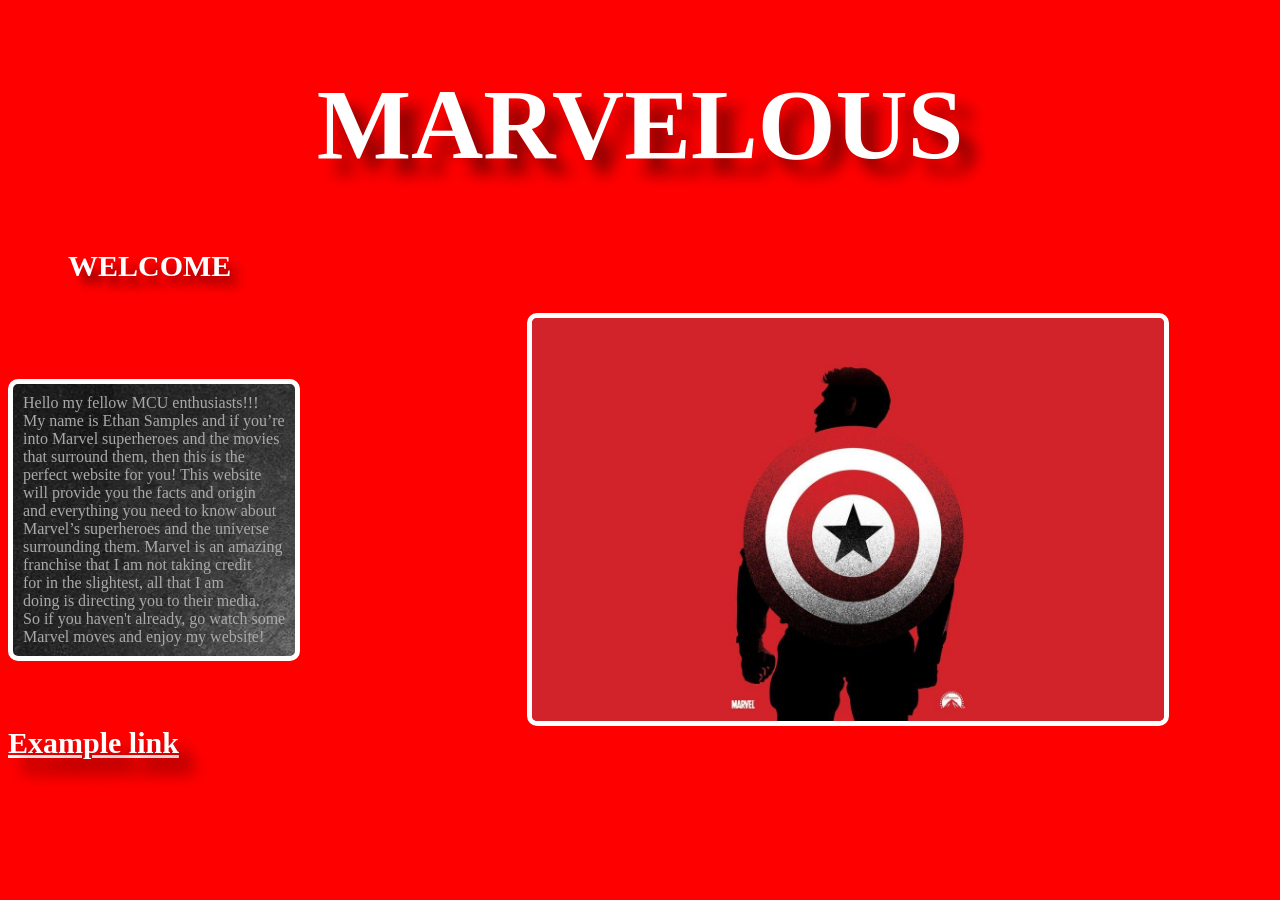
==== Homepage.html @ 3a94084d "Add files via upload" ====
<!DOCTYPE html>
<html lang = "en">
<head>
    <link rel="stylesheet" type="text/css" href="Homepage-style.css">
    <title>Marvelous</title>
    <style>
        body {
            background-color: red;
        }
    </style>
</head> 
<body>
<h1>MARVELOUS</h1>

<h3>WELCOME</h3>

<div class="container">
  <p class="left-text">Hello my fellow MCU enthusiasts!!! <br>
    My name is Ethan Samples and if you’re<br>
     into Marvel superheroes and the movies<br>
     that surround them, then this is the<br>
     perfect website for you! This website<br>
     will provide you the facts and origin<br>
     and everything you need to know about<br>
     Marvel’s superheroes and the universe<br>
     surrounding them. Marvel is an amazing<br>
     franchise that I am not taking credit<br>
     for in the slightest, all that I am<br>
     doing is directing you to their media.<br>
     So if you haven't already, go watch some<br>
     Marvel moves and enjoy my website!</p>
  <img src="cap.jpg" alt="a picture of captian amarica" width="100px" hight="100px" class="center">
</div>

<a href="https://www.marvel.com/" target="_blank">Example link</a>
</body>
</html>
---- Homepage-style.css ----
h1 {
    color: white;
    background-color: red;
    text-align: center;
    font-size: 100px;
    font-weight: bold;
    text-shadow: 15px 15px 15px rgba(3, 3, 3, 0.5)
}
.center {
    display: block;
    margin: auto;
    width: 50%;
    text-align: center;
    border: 5px solid white;
    border-radius: 10px;
}
h3 {
    color: white;
    font-weight: bold;
    padding-left: 60px;
    font-size: 30px;
    text-shadow: 10px 10px 10px rgba(3, 3, 3, 0.5)
}
div p {
    color: darkgray;
    background-image: url(background-image-01.jpg);
    display: inline-block;
    padding: 10px;
    border: 5px solid white;
    border-radius: 10px;
}
p:hover {
    font-size: 17px;
    color: gold;
    transition: color 0.3s ease-in-out;
}
.container {
    display: flex;
    align-items: center;
    justify-content: center;
    gap: 20px;
    width: 100%;
}
.left-text {
    margin-right: auto;
    text-align: left;
}
a {
    color: white;
    text-align: center;
    font-size: 30px;
    font-weight: bold;
    text-shadow: 15px 15px 15px rgba(3, 3, 3, 0.5)
}
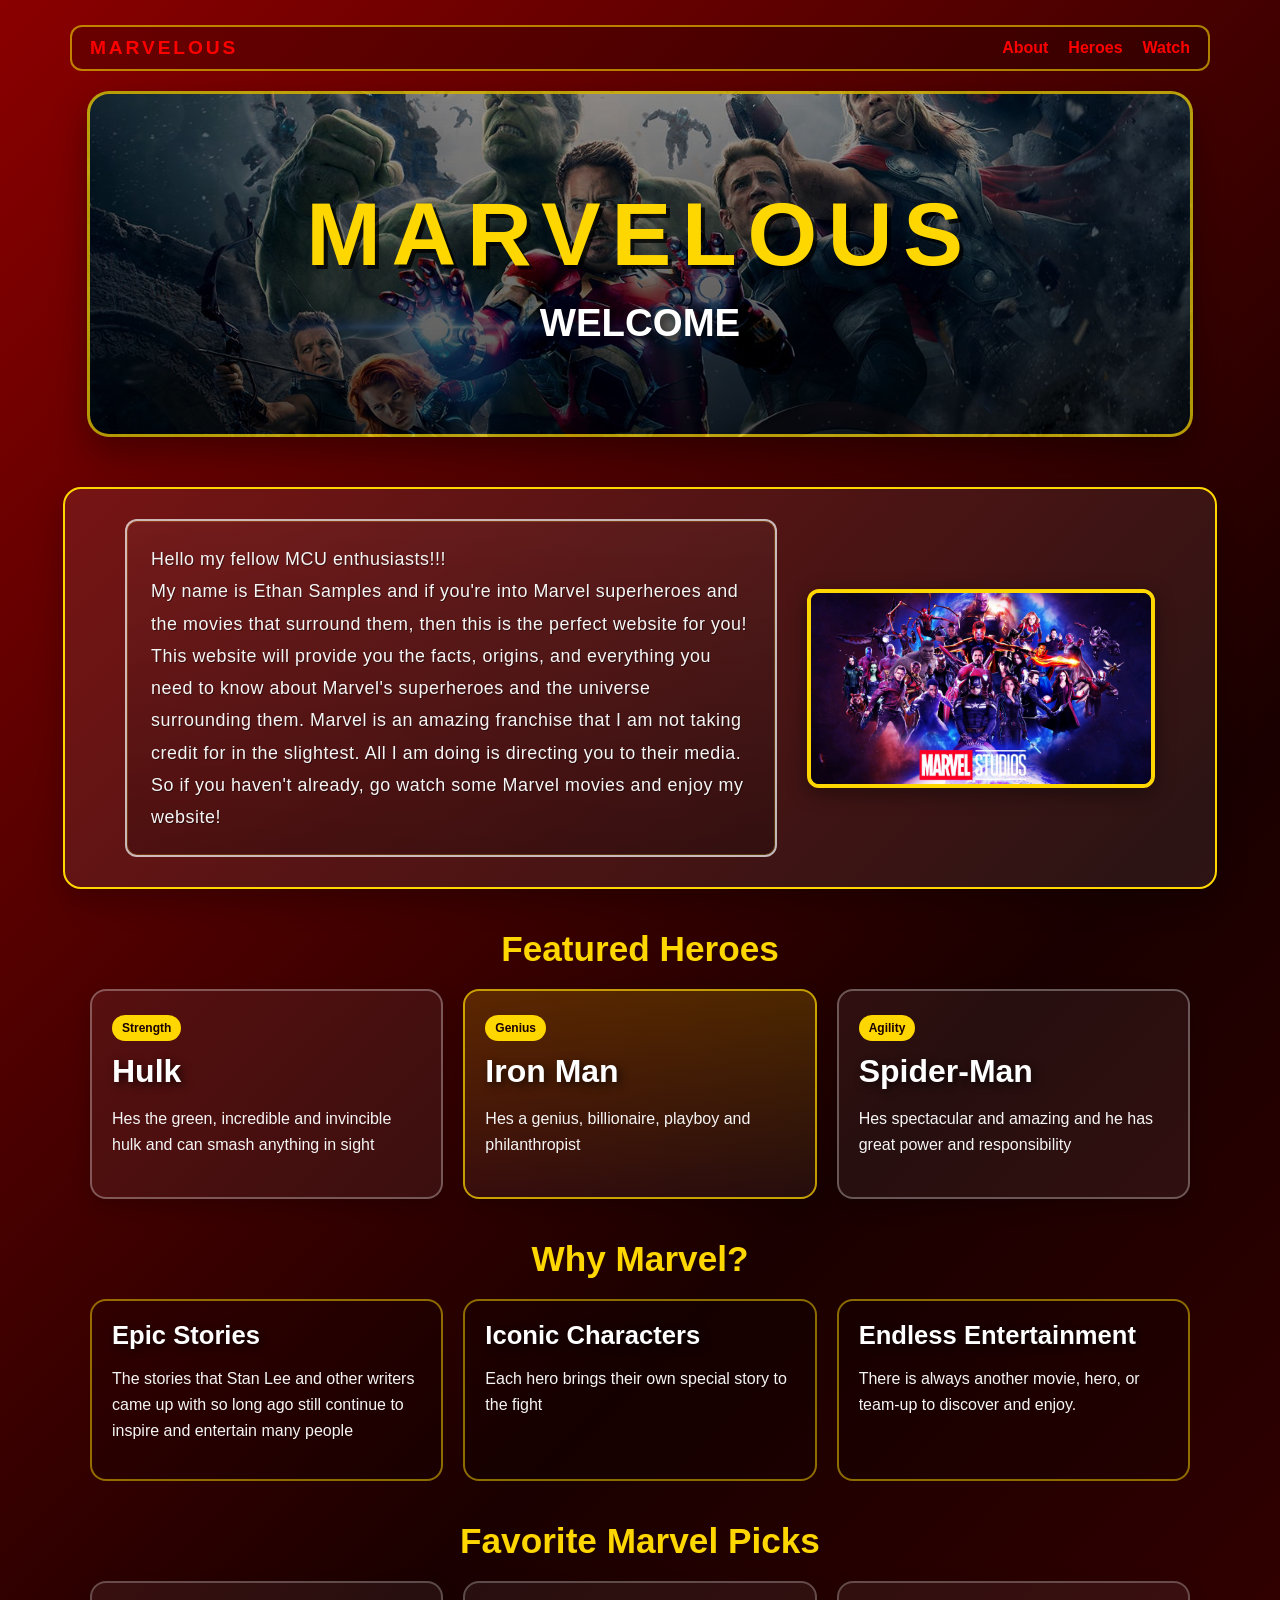
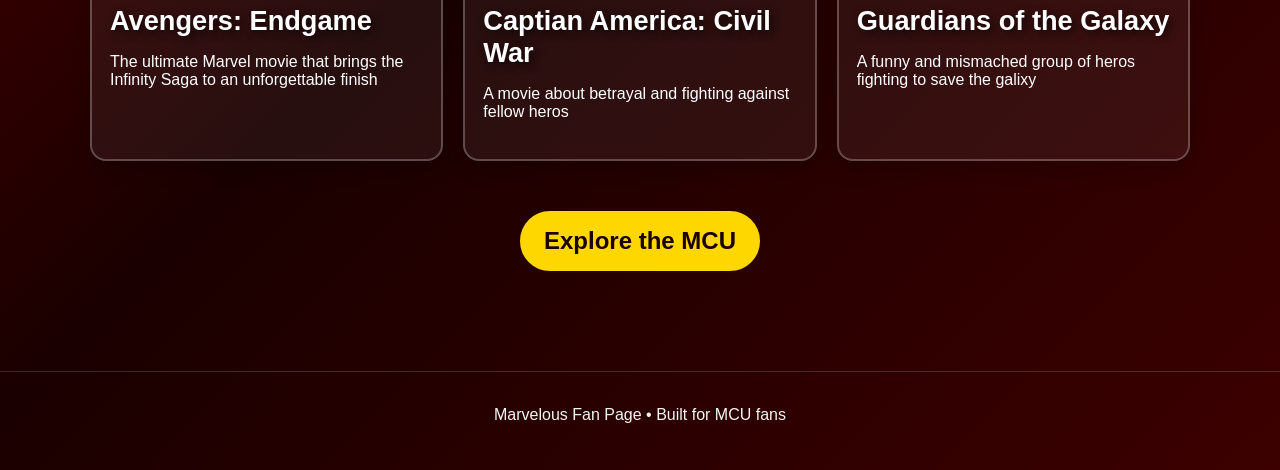
==== commit 3b16d30c: "my homepage" ====
--- a/Homepage.html
+++ b/Homepage.html
@@ -1,37 +1,109 @@
 <!DOCTYPE html>
-<html lang = "en">
+<html lang="en">
 <head>
+    <meta charset="UTF-8">
+    <meta name="viewport" content="width=device-width, initial-scale=1.0">
     <link rel="stylesheet" type="text/css" href="Homepage-style.css">
     <title>Marvelous</title>
-    <style>
-        body {
-            background-color: red;
-        }
-    </style>
-</head> 
+</head>
 <body>
-<h1>MARVELOUS</h1>
+    <header class="hero">
+        <nav class="topbar">
+            <span class="brand">MARVELOUS</span>
+            <div class="nav-links">
+                <a href="#about">About</a>
+                <a href="#heroes">Heroes</a>
+                <a href="#watch">Watch</a>
+            </div>
+        </nav>
 
-<h3>WELCOME</h3>
+        <div class="hero-banner">
+            <div class="hero-overlay">
+                <h1>MARVELOUS</h1>
+                <h3>WELCOME</h3>
+            </div>
+        </div>
+    </header>
 
-<div class="container">
-  <p class="left-text">Hello my fellow MCU enthusiasts!!! <br>
-    My name is Ethan Samples and if you’re<br>
-     into Marvel superheroes and the movies<br>
-     that surround them, then this is the<br>
-     perfect website for you! This website<br>
-     will provide you the facts and origin<br>
-     and everything you need to know about<br>
-     Marvel’s superheroes and the universe<br>
-     surrounding them. Marvel is an amazing<br>
-     franchise that I am not taking credit<br>
-     for in the slightest, all that I am<br>
-     doing is directing you to their media.<br>
-     So if you haven't already, go watch some<br>
-     Marvel moves and enjoy my website!</p>
-  <img src="cap.jpg" alt="a picture of captian amarica" width="100px" hight="100px" class="center">
-</div>
+    <main>
+        <section class="container" id="about">
+            <p class="left-text">
+                Hello my fellow MCU enthusiasts!!!<br>
+                My name is Ethan Samples and if you're into Marvel superheroes and the movies
+                that surround them, then this is the perfect website for you! This website
+                will provide you the facts, origins, and everything you need to know about
+                Marvel's superheroes and the universe surrounding them. Marvel is an amazing
+                franchise that I am not taking credit for in the slightest. All I am doing is
+                directing you to their media. So if you haven't already, go watch some Marvel
+                movies and enjoy my website!
+            </p>
+            <img src="avengers.jpg" alt="A picture of the avengers" class="center">
+        </section>
 
-<a href="https://www.marvel.com/" target="_blank">Example link</a>
+        <section class="feature-section" id="heroes">
+            <h2>Featured Heroes</h2>
+            <div class="card-grid">
+                <article class="hero-card">
+                    <span class="card-tag">Strength</span>
+                    <h3>Hulk</h3>
+                    <p>Hes the green, incredible and invincible hulk and can smash anything in sight </p>
+                </article>
+                <article class="hero-card accent">
+                    <span class="card-tag">Genius</span>
+                    <h3>Iron Man</h3>
+                    <p>Hes a genius, billionaire, playboy and philanthropist</p>
+                </article>
+                <article class="hero-card">
+                    <span class="card-tag">Agility</span>
+                    <h3>Spider-Man</h3>
+                    <p>Hes spectacular and amazing and he has great power and responsibility</p>
+                </article>
+            </div>
+        </section>
+
+        <section class="watch-section" id="watch">
+            <h2>Why Marvel?</h2>
+            <div class="info-boxes">
+                <div>
+                    <h3>Epic Stories</h3>
+                    <p>The stories that Stan Lee and other writers came up with so long ago still continue to inspire and entertain many people</p>
+                </div>
+                <div>
+                    <h3>Iconic Characters</h3>
+                    <p>Each hero brings their own special story to the fight</p>
+                </div>
+                <div>
+                    <h3>Endless Entertainment</h3>
+                    <p>There is always another movie, hero, or team-up to discover and enjoy.</p>
+                </div>
+            </div>
+        </section>
+
+        <section class="movie-section">
+            <h2>Favorite Marvel Picks</h2>
+            <div class="movie-grid">
+                <article class="movie-card">
+                    <h3>Avengers: Endgame</h3>
+                    <p>The ultimate Marvel movie that brings the Infinity Saga to an unforgettable finish</p>
+                </article>
+                <article class="movie-card">
+                    <h3>Captian America: Civil War</h3>
+                    <p>A movie about betrayal and fighting against fellow heros</p>
+                </article>
+                <article class="movie-card">
+                    <h3>Guardians of the Galaxy</h3>
+                    <p>A funny and mismached group of heros fighting to save the galixy</p>
+                </article>
+            </div>
+        </section>
+
+        <div class="cta">
+            <a href="https://www.marvel.com/" target="_blank" rel="noreferrer">Explore the MCU</a>
+        </div>
+    </main>
+
+    <footer class="site-footer">
+        <p>Marvelous Fan Page • Built for MCU fans</p>
+    </footer>
 </body>
 </html>
--- a/Homepage-style.css
+++ b/Homepage-style.css
@@ -1,54 +1,315 @@
+body {
+    margin: 0;
+    font-family: Arial, Helvetica, sans-serif;
+    background: linear-gradient(135deg, #8a0000, #1a0000 60%, #3c0000);
+    color: white;
+}
+
+main {
+    max-width: 1200px;
+    margin: 0 auto;
+    padding: 0 16px 30px;
+}
+
+.hero {
+    padding: 25px 20px 10px;
+    text-align: center;
+}
+
+.hero-banner {
+    max-width: 1100px;
+    min-height: 340px;
+    margin: 20px auto 0;
+    border-radius: 22px;
+    border: 3px solid rgba(255, 215, 0, 0.7);
+    background-image: linear-gradient(rgba(0, 0, 0, 0.4), rgba(0, 0, 0, 0.7)), url('aveng.jpg');
+    background-size: cover;
+    background-position: center;
+    display: flex;
+    align-items: center;
+    justify-content: center;
+    box-shadow: 0 16px 35px rgba(0, 0, 0, 0.35);
+}
+
+.hero-overlay {
+    text-align: center;
+    padding: 24px;
+}
+
+.topbar {
+    display: flex;
+    justify-content: space-between;
+    align-items: center;
+    max-width: 1100px;
+    margin: 0 auto 20px;
+    padding: 10px 18px;
+    background: rgba(0, 0, 0, 0.2);
+    border: 2px solid rgba(255, 215, 0, 0.6);
+    border-radius: 12px;
+}
+.nav-links {
+    display: flex;
+    gap: 20px;
+}
+.brand {
+    color: red;
+    font-size: 1.2rem;
+    font-weight: bold;
+    letter-spacing: 0.15em;
+}
+.topbar a {
+    color: red;
+    text-decoration: none;
+    font-weight: bold;
+    transition: color 0.2s ease, background-color 0.2s ease;
+}
+.topbar a:hover {
+    background-color: red;
+    color: black;
+    border-radius: 8px;
+    padding: 6px 10px;
+}
 h1 {
+    margin: 0;
+    color: #ffd700;
+    text-align: center;
+    font-size: clamp(3rem, 7vw, 7rem);
+    font-weight: 900;
+    letter-spacing: 0.12em;
+    text-shadow: 4px 4px 0 rgba(0, 0, 0, 0.75);
+}
+h3 {
+    margin: 15px 0 0;
     color: white;
-    background-color: red;
-    text-align: center;
-    font-size: 100px;
-    font-weight: bold;
-    text-shadow: 15px 15px 15px rgba(3, 3, 3, 0.5)
-}
-.center {
-    display: block;
-    margin: auto;
-    width: 50%;
-    text-align: center;
-    border: 5px solid white;
-    border-radius: 10px;
-}
-h3 {
-    color: white;
-    font-weight: bold;
-    padding-left: 60px;
-    font-size: 30px;
-    text-shadow: 10px 10px 10px rgba(3, 3, 3, 0.5)
-}
-div p {
-    color: darkgray;
-    background-image: url(background-image-01.jpg);
-    display: inline-block;
-    padding: 10px;
-    border: 5px solid white;
-    border-radius: 10px;
-}
-p:hover {
-    font-size: 17px;
-    color: gold;
-    transition: color 0.3s ease-in-out;
+    font-weight: bold;
+    font-size: clamp(1.5rem, 3vw, 2.5rem);
+    text-shadow: 3px 3px 8px rgba(0, 0, 0, 0.7);
 }
 .container {
     display: flex;
     align-items: center;
     justify-content: center;
-    gap: 20px;
-    width: 100%;
+    gap: 30px;
+    max-width: 1100px;
+    margin: 40px auto;
+    padding: 30px 25px;
+    background: rgba(255, 255, 255, 0.08);
+    border: 2px solid #ffd700;
+    border-radius: 18px;
+    box-shadow: 0 12px 30px rgba(0, 0, 0, 0.25);
 }
 .left-text {
-    margin-right: auto;
-    text-align: left;
-}
-a {
-    color: white;
-    text-align: center;
-    font-size: 30px;
-    font-weight: bold;
-    text-shadow: 15px 15px 15px rgba(3, 3, 3, 0.5)
-}+    margin: 0;
+    max-width: 600px;
+    color: #f5f5f5;
+    font-size: 1.12rem;
+    line-height: 1.8;
+    letter-spacing: 0.03em;
+    padding: 22px 24px;
+    background: linear-gradient(180deg, rgba(255, 255, 255, 0.03), rgba(0, 0, 0, 0.2));
+    border: 2px solid rgba(255, 255, 255, 0.7);
+    border-radius: 12px;
+    box-shadow: inset 0 0 0 1px rgba(255, 215, 0, 0.18);
+    text-shadow: 1px 1px 0 rgba(0, 0, 0, 0.4);
+    transition: transform 0.2s ease, border-color 0.2s ease, box-shadow 0.2s ease;
+}
+
+.left-text:hover {
+    transform: translateY(-4px);
+    border-color: #ffd700;
+    box-shadow: 0 10px 20px rgba(0, 0, 0, 0.2), inset 0 0 0 1px rgba(255, 215, 0, 0.18);
+}
+.center {
+    display: block;
+    width: 340px;
+    height: auto;
+    border: 4px solid #ffd700;
+    border-radius: 12px;
+    box-shadow: 0 6px 20px rgba(0, 0, 0, 0.4);
+}
+.feature-section,
+.watch-section,
+.gallery-section,
+.movie-section {
+    max-width: 1100px;
+    margin: 0 auto 40px;
+    padding: 0 20px;
+}
+.feature-section h2,
+.watch-section h2,
+.gallery-section h2,
+.movie-section h2 {
+    text-align: center;
+    font-size: 2.2rem;
+    margin-bottom: 20px;
+    color: #ffd700;
+}
+.card-grid {
+    display: grid;
+    grid-template-columns: repeat(3, minmax(0, 1fr));
+    gap: 20px;
+}
+.hero-card {
+    background: rgba(255, 255, 255, 0.06);
+    border: 2px solid rgba(255, 255, 255, 0.3);
+    border-radius: 16px;
+    padding: 24px 20px;
+    box-shadow: 0 8px 20px rgba(0, 0, 0, 0.2);
+    transition: transform 0.2s ease, border-color 0.2s ease;
+}
+
+.hero-card:hover,
+.gallery-card:hover,
+.movie-card:hover {
+    transform: translateY(-6px);
+    border-color: #ffd700;
+}
+.hero-card.accent {
+    background: linear-gradient(180deg, rgba(255, 215, 0, 0.18), rgba(255, 255, 255, 0.05));
+    border-color: rgba(255, 215, 0, 0.7);
+}
+.card-tag {
+    display: inline-block;
+    background: #ffd700;
+    color: #1a0000;
+    padding: 6px 10px;
+    border-radius: 999px;
+    font-size: 0.75rem;
+    font-weight: bold;
+    margin-bottom: 12px;
+}
+.hero-card h3 {
+    margin: 0 0 10px;
+    font-size: 2rem;
+}
+.hero-card p,
+.info-boxes p {
+    color: #f5f5f5;
+    line-height: 1.6;
+}
+.info-boxes {
+    display: grid;
+    grid-template-columns: repeat(3, minmax(0, 1fr));
+    gap: 20px;
+}
+.info-boxes div {
+    background: rgba(0, 0, 0, 0.18);
+    border: 2px solid rgba(255, 215, 0, 0.5);
+    border-radius: 16px;
+    padding: 20px;
+    transition: transform 0.2s ease, border-color 0.2s ease, box-shadow 0.2s ease;
+}
+
+.info-boxes div:hover {
+    transform: translateY(-6px);
+    border-color: #ffd700;
+    box-shadow: 0 10px 20px rgba(0, 0, 0, 0.2);
+}
+
+.info-boxes h3 {
+    margin: 0 0 12px;
+    font-size: 1.6rem;
+}
+
+.gallery-grid {
+    display: grid;
+    grid-template-columns: repeat(3, minmax(0, 1fr));
+    gap: 20px;
+}
+.gallery-card {
+    background: rgba(255, 255, 255, 0.06);
+    border-radius: 16px;
+    padding: 24px 18px;
+    text-align: center;
+    border: 2px solid rgba(255, 255, 255, 0.3);
+    box-shadow: 0 8px 20px rgba(0, 0, 0, 0.2);
+    transition: transform 0.2s ease, border-color 0.2s ease;
+}
+.red-card { background: rgba(255, 0, 0, 0.12); }
+.gold-card { background: rgba(255, 215, 0, 0.12); }
+.dark-card { background: rgba(32, 32, 32, 0.3); }
+.circle {
+    width: 80px;
+    height: 80px;
+    border-radius: 50%;
+    background: linear-gradient(135deg, #ffd700, #8a0000);
+    margin: 0 auto 18px;
+    border: 3px solid rgba(255, 255, 255, 0.8);
+}
+.gallery-card h3 {
+    margin: 0 0 10px;
+    font-size: 1.8rem;
+}
+
+.movie-grid {
+    display: grid;
+    grid-template-columns: repeat(3, minmax(0, 1fr));
+    gap: 20px;
+}
+.movie-card {
+    background: rgba(255, 255, 255, 0.06);
+    border: 2px solid rgba(255, 255, 255, 0.25);
+    border-radius: 16px;
+    padding: 22px 18px;
+    box-shadow: 0 8px 20px rgba(0, 0, 0, 0.2);
+    transition: transform 0.2s ease, border-color 0.2s ease;
+}
+.movie-card h3 {
+    margin: 0 0 10px;
+    font-size: 1.7rem;
+}
+
+.cta {
+    text-align: center;
+    padding: 10px 0 50px;
+}
+.cta a {
+    display: inline-block;
+    color: #1a0000;
+    text-align: center;
+    font-size: 1.5rem;
+    font-weight: bold;
+    text-decoration: none;
+    padding: 14px 22px;
+    border: 2px solid #ffd700;
+    border-radius: 999px;
+    background: #ffd700;
+    transition: transform 0.2s ease, background 0.2s ease, color 0.2s ease;
+}
+.cta a:hover {
+    transform: translateY(-2px);
+    background: #ffe88a;
+    color: #1a0000;
+}
+.site-footer {
+    text-align: center;
+    padding: 18px 12px 30px;
+    color: #f5f5f5;
+    border-top: 1px solid rgba(255, 255, 255, 0.15);
+    margin-top: 20px;
+}
+@media (max-width: 768px) {
+    .container,
+    .card-grid,
+    .info-boxes,
+    .gallery-grid,
+    .movie-grid {
+        grid-template-columns: 1fr;
+        display: block;
+    }
+    .container {
+        display: block;
+        text-align: center;
+    }
+    .center {
+        margin: 20px auto 0;
+    }
+    .nav-links {
+        gap: 10px;
+        font-size: 0.9rem;
+    }
+    .topbar {
+        flex-direction: column;
+        gap: 10px;
+    }
+}
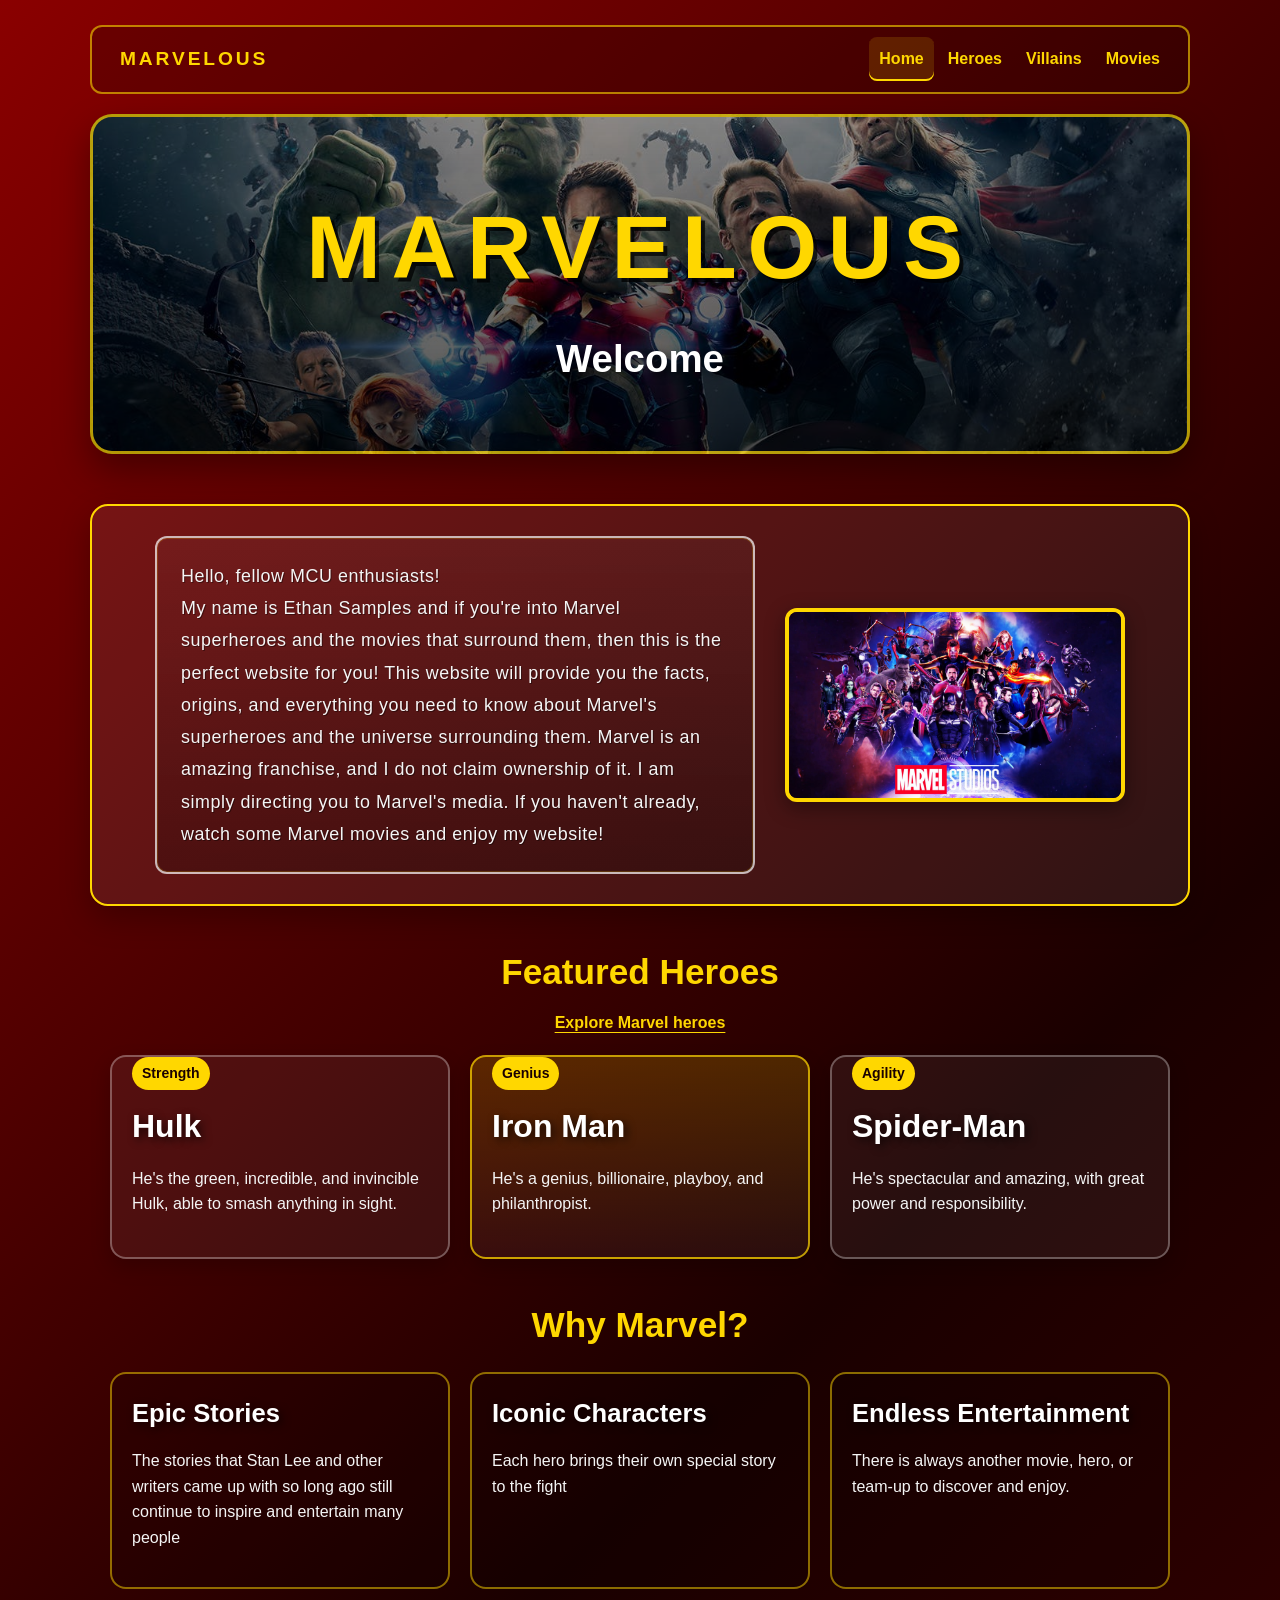
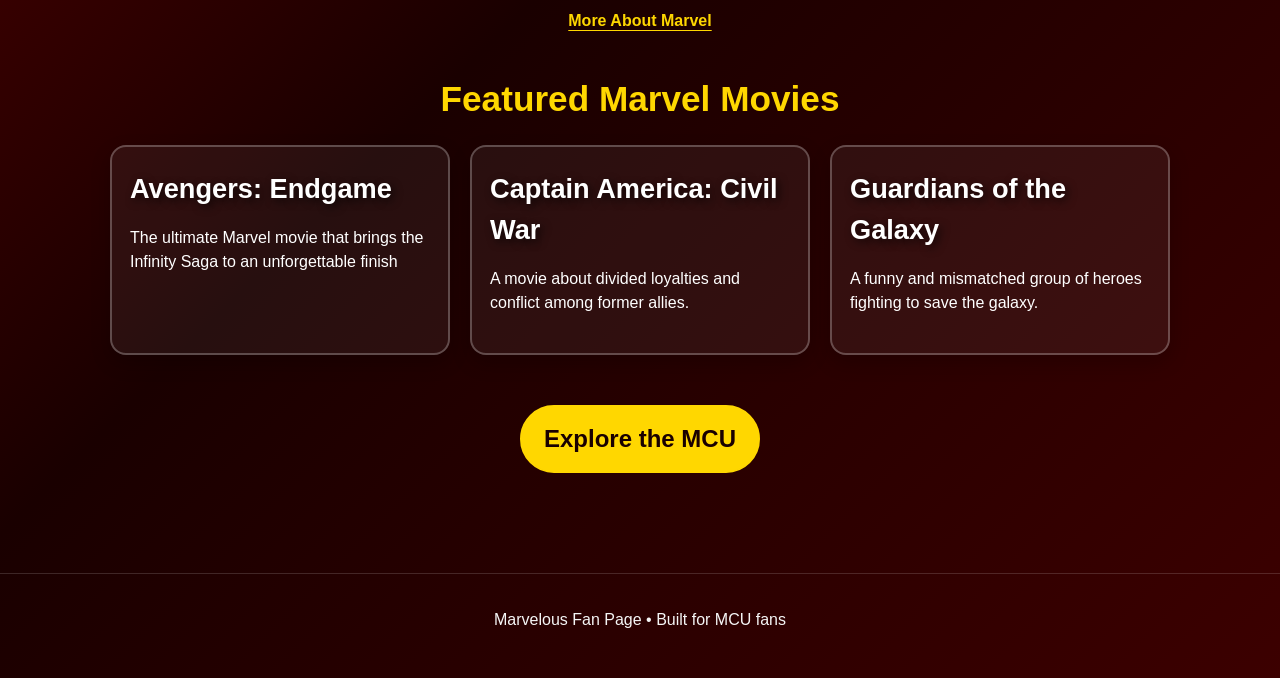
==== commit a748f4a3: "Add files via upload" ====
--- a/Homepage.html
+++ b/Homepage.html
@@ -3,60 +3,65 @@
 <head>
     <meta charset="UTF-8">
     <meta name="viewport" content="width=device-width, initial-scale=1.0">
+    <link rel="icon" type="image/svg+xml" href="favicon.svg">
     <link rel="stylesheet" type="text/css" href="Homepage-style.css">
-    <title>Marvelous</title>
+    <meta name="description" content="Explore Marvel heroes, villains, and movies in the Marvelous MCU fan guide.">
+    <title>Marvelous | MCU Heroes, Villains &amp; Movies</title>
 </head>
 <body>
+    <a class="skip-link" href="#main-content">Skip to main content</a>
     <header class="hero">
-        <nav class="topbar">
-            <span class="brand">MARVELOUS</span>
+        <nav class="topbar" aria-label="Main navigation">
+            <a class="brand" href="Homepage.html" aria-label="Marvelous home">MARVELOUS</a>
             <div class="nav-links">
-                <a href="#about">About</a>
-                <a href="#heroes">Heroes</a>
-                <a href="#watch">Watch</a>
+                <a href="Homepage.html#about" aria-current="page">Home</a>
+                <a href="heros.html">Heroes</a>
+                <a href="villians.html">Villains</a>
+                <a href="movies.html">Movies</a>
             </div>
         </nav>
 
         <div class="hero-banner">
             <div class="hero-overlay">
                 <h1>MARVELOUS</h1>
-                <h3>WELCOME</h3>
+                <p class="hero-subtitle">Welcome</p>
             </div>
         </div>
     </header>
 
-    <main>
+    <main id="main-content" tabindex="-1">
         <section class="container" id="about">
             <p class="left-text">
-                Hello my fellow MCU enthusiasts!!!<br>
+                Hello, fellow MCU enthusiasts!<br>
                 My name is Ethan Samples and if you're into Marvel superheroes and the movies
                 that surround them, then this is the perfect website for you! This website
                 will provide you the facts, origins, and everything you need to know about
                 Marvel's superheroes and the universe surrounding them. Marvel is an amazing
-                franchise that I am not taking credit for in the slightest. All I am doing is
-                directing you to their media. So if you haven't already, go watch some Marvel
+                franchise, and I do not claim ownership of it. I am simply directing you to
+                Marvel's media. If you haven't already, watch some Marvel
                 movies and enjoy my website!
             </p>
-            <img src="avengers.jpg" alt="A picture of the avengers" class="center">
+            <img src="avengers.jpg" alt="The Avengers assembled together in a team portrait." class="center">
         </section>
 
         <section class="feature-section" id="heroes">
             <h2>Featured Heroes</h2>
+            <p class="heroes-page-link"><a href="heros.html">Explore Marvel heroes</a></p>
             <div class="card-grid">
                 <article class="hero-card">
                     <span class="card-tag">Strength</span>
                     <h3>Hulk</h3>
-                    <p>Hes the green, incredible and invincible hulk and can smash anything in sight </p>
+                    <p>He's the green, incredible, and invincible Hulk, able to smash anything in sight.</p>
                 </article>
                 <article class="hero-card accent">
                     <span class="card-tag">Genius</span>
                     <h3>Iron Man</h3>
-                    <p>Hes a genius, billionaire, playboy and philanthropist</p>
+                    <p>He's a genius, billionaire, playboy, and philanthropist.</p>
                 </article>
                 <article class="hero-card">
                     <span class="card-tag">Agility</span>
                     <h3>Spider-Man</h3>
-                    <p>Hes spectacular and amazing and he has great power and responsibility</p>
+                    <p>He's spectacular and amazing, with great power and responsibility.</p>
                 </article>
             </div>
         </section>
@@ -77,22 +82,23 @@
                     <p>There is always another movie, hero, or team-up to discover and enjoy.</p>
                 </div>
             </div>
+            <p class="heroes-page-link marvel-link"><a href="https://www.marvel.com/" target="_blank" rel="noreferrer">More About Marvel</a></p>
         </section>
 
         <section class="movie-section">
-            <h2>Favorite Marvel Picks</h2>
+            <h2>Featured Marvel Movies</h2>
             <div class="movie-grid">
                 <article class="movie-card">
                     <h3>Avengers: Endgame</h3>
                     <p>The ultimate Marvel movie that brings the Infinity Saga to an unforgettable finish</p>
                 </article>
                 <article class="movie-card">
-                    <h3>Captian America: Civil War</h3>
-                    <p>A movie about betrayal and fighting against fellow heros</p>
+                    <h3>Captain America: Civil War</h3>
+                    <p>A movie about divided loyalties and conflict among former allies.</p>
                 </article>
                 <article class="movie-card">
                     <h3>Guardians of the Galaxy</h3>
-                    <p>A funny and mismached group of heros fighting to save the galixy</p>
+                    <p>A funny and mismatched group of heroes fighting to save the galaxy.</p>
                 </article>
             </div>
         </section>
--- a/Homepage-style.css
+++ b/Homepage-style.css
@@ -1,8 +1,36 @@
+* {
+    box-sizing: border-box;
+}
+
 body {
     margin: 0;
     font-family: Arial, Helvetica, sans-serif;
     background: linear-gradient(135deg, #8a0000, #1a0000 60%, #3c0000);
     color: white;
+    font-size: 16px;
+    line-height: 1.5;
+}
+
+a:focus-visible {
+    outline: 3px solid #fff;
+    outline-offset: 3px;
+}
+
+.skip-link {
+    position: absolute;
+    z-index: 10;
+    top: 8px;
+    left: 8px;
+    padding: 10px 14px;
+    transform: translateY(-150%);
+    border-radius: 8px;
+    background: #ffd700;
+    color: #1a0000;
+    font-weight: bold;
+}
+
+.skip-link:focus {
+    transform: translateY(0);
 }
 
 main {
@@ -40,6 +68,8 @@
     display: flex;
     justify-content: space-between;
     align-items: center;
+    flex-wrap: wrap;
+    gap: 12px;
     max-width: 1100px;
     margin: 0 auto 20px;
     padding: 10px 18px;
@@ -49,25 +79,37 @@
 }
 .nav-links {
     display: flex;
-    gap: 20px;
+    flex-wrap: wrap;
+    justify-content: center;
+    gap: 4px;
 }
 .brand {
-    color: red;
+    display: inline-flex;
+    align-items: center;
+    min-height: 44px;
+    color: #ffd700;
     font-size: 1.2rem;
     font-weight: bold;
     letter-spacing: 0.15em;
 }
 .topbar a {
-    color: red;
+    display: inline-flex;
+    align-items: center;
+    min-height: 44px;
+    padding: 8px 10px;
+    border-radius: 8px;
+    color: #ffd700;
     text-decoration: none;
     font-weight: bold;
     transition: color 0.2s ease, background-color 0.2s ease;
 }
 .topbar a:hover {
-    background-color: red;
-    color: black;
-    border-radius: 8px;
-    padding: 6px 10px;
+    background-color: #ffd700;
+    color: #1a0000;
+}
+.topbar a[aria-current="page"] {
+    background: rgba(255, 215, 0, 0.14);
+    box-shadow: inset 0 -2px #ffd700;
 }
 h1 {
     margin: 0;
@@ -79,6 +121,13 @@
     text-shadow: 4px 4px 0 rgba(0, 0, 0, 0.75);
 }
 h3 {
+    margin: 15px 0 0;
+    color: white;
+    font-weight: bold;
+    font-size: clamp(1.5rem, 3vw, 2.5rem);
+    text-shadow: 3px 3px 8px rgba(0, 0, 0, 0.7);
+}
+.hero-subtitle {
     margin: 15px 0 0;
     color: white;
     font-weight: bold;
@@ -122,6 +171,7 @@
 .center {
     display: block;
     width: 340px;
+    max-width: 100%;
     height: auto;
     border: 4px solid #ffd700;
     border-radius: 12px;
@@ -129,7 +179,6 @@
 }
 .feature-section,
 .watch-section,
-.gallery-section,
 .movie-section {
     max-width: 1100px;
     margin: 0 auto 40px;
@@ -137,12 +186,27 @@
 }
 .feature-section h2,
 .watch-section h2,
-.gallery-section h2,
 .movie-section h2 {
     text-align: center;
     font-size: 2.2rem;
     margin-bottom: 20px;
     color: #ffd700;
+}
+.heroes-page-link {
+    margin: -8px 0 20px;
+    text-align: center;
+}
+.marvel-link {
+    margin: 20px 0 0;
+}
+.heroes-page-link a {
+    color: #ffd700;
+    font-weight: bold;
+    text-decoration: underline;
+    text-underline-offset: 4px;
+}
+.heroes-page-link a:hover {
+    color: #ffe88a;
 }
 .card-grid {
     display: grid;
@@ -153,14 +217,29 @@
     background: rgba(255, 255, 255, 0.06);
     border: 2px solid rgba(255, 255, 255, 0.3);
     border-radius: 16px;
-    padding: 24px 20px;
+    padding: 0 20px 24px;
+    overflow: hidden;
     box-shadow: 0 8px 20px rgba(0, 0, 0, 0.2);
     transition: transform 0.2s ease, border-color 0.2s ease;
 }
-
-.hero-card:hover,
-.gallery-card:hover,
-.movie-card:hover {
+.hero-portrait {
+    display: flex;
+    align-items: center;
+    justify-content: center;
+    min-height: 150px;
+    aspect-ratio: 16 / 9;
+    margin: 0 -20px 20px;
+    overflow: hidden;
+    border-bottom: 2px solid rgba(255, 215, 0, 0.65);
+}
+.hero-portrait img {
+    display: block;
+    width: 100%;
+    height: 100%;
+    object-fit: cover;
+    object-position: center 25%;
+}
+.hero-card:hover {
     transform: translateY(-6px);
     border-color: #ffd700;
 }
@@ -174,13 +253,46 @@
     color: #1a0000;
     padding: 6px 10px;
     border-radius: 999px;
-    font-size: 0.75rem;
+    font-size: 0.875rem;
     font-weight: bold;
     margin-bottom: 12px;
 }
 .hero-card h3 {
     margin: 0 0 10px;
     font-size: 2rem;
+}
+.hero-facts {
+    display: grid;
+    gap: 9px;
+    margin: 16px 0;
+}
+.hero-facts div {
+    display: grid;
+    grid-template-columns: 92px minmax(0, 1fr);
+    gap: 8px;
+    padding-bottom: 7px;
+    border-bottom: 1px solid rgba(255, 255, 255, 0.15);
+}
+.hero-facts dt {
+    color: #ffd700;
+    font-weight: bold;
+}
+.hero-facts dd {
+    margin: 0;
+    color: #f5f5f5;
+    line-height: 1.4;
+}
+.origin {
+    padding-top: 12px;
+    border-top: 1px solid rgba(255, 215, 0, 0.45);
+}
+.origin h4 {
+    margin: 0 0 7px;
+    color: #ffd700;
+    font-size: 1.05rem;
+}
+.origin p {
+    margin: 0;
 }
 .hero-card p,
 .info-boxes p {
@@ -211,40 +323,30 @@
     font-size: 1.6rem;
 }
 
-.gallery-grid {
-    display: grid;
-    grid-template-columns: repeat(3, minmax(0, 1fr));
-    gap: 20px;
-}
-.gallery-card {
-    background: rgba(255, 255, 255, 0.06);
-    border-radius: 16px;
-    padding: 24px 18px;
-    text-align: center;
-    border: 2px solid rgba(255, 255, 255, 0.3);
-    box-shadow: 0 8px 20px rgba(0, 0, 0, 0.2);
-    transition: transform 0.2s ease, border-color 0.2s ease;
-}
-.red-card { background: rgba(255, 0, 0, 0.12); }
-.gold-card { background: rgba(255, 215, 0, 0.12); }
-.dark-card { background: rgba(32, 32, 32, 0.3); }
-.circle {
-    width: 80px;
-    height: 80px;
-    border-radius: 50%;
-    background: linear-gradient(135deg, #ffd700, #8a0000);
-    margin: 0 auto 18px;
-    border: 3px solid rgba(255, 255, 255, 0.8);
-}
-.gallery-card h3 {
-    margin: 0 0 10px;
-    font-size: 1.8rem;
-}
-
 .movie-grid {
     display: grid;
     grid-template-columns: repeat(3, minmax(0, 1fr));
     gap: 20px;
+}
+.movie-timeline {
+    counter-reset: movie;
+    list-style: none;
+    padding: 0;
+}
+.movie-timeline.multiverse-timeline {
+    counter-reset: movie 36;
+}
+.movie-timeline li {
+    counter-increment: movie;
+}
+.movie-timeline li::before {
+    content: counter(movie, decimal-leading-zero);
+    display: block;
+    margin-bottom: 10px;
+    color: #ffd700;
+    font-size: 0.85rem;
+    font-weight: bold;
+    letter-spacing: 0.12em;
 }
 .movie-card {
     background: rgba(255, 255, 255, 0.06);
@@ -258,6 +360,102 @@
     margin: 0 0 10px;
     font-size: 1.7rem;
 }
+.movie-year {
+    margin: 0;
+    color: #ffd700;
+    font-weight: bold;
+}
+.movie-page .movie-section {
+    margin-bottom: 56px;
+}
+.movie-page .movie-section h2 {
+    width: fit-content;
+    margin: 0 auto 28px;
+    padding: 0 18px 12px;
+    border-bottom: 3px solid #ffd700;
+    font-size: clamp(1.8rem, 4vw, 2.6rem);
+    font-weight: 900;
+    letter-spacing: 0.08em;
+    text-transform: uppercase;
+    text-shadow: 0 3px 12px rgba(0, 0, 0, 0.45);
+}
+.movie-page .hero-overlay h1 {
+    color: #fff1a6;
+    letter-spacing: 0.16em;
+    text-shadow: 0 4px 0 #8a0000, 0 8px 24px rgba(0, 0, 0, 0.85);
+}
+.movie-page .hero-subtitle {
+    color: #fff;
+    font-size: clamp(1.2rem, 2.8vw, 2rem);
+    letter-spacing: 0.18em;
+    text-transform: uppercase;
+    text-shadow: 0 2px 12px rgba(0, 0, 0, 0.9);
+}
+.movie-page .left-text {
+    font-size: 1.18rem;
+    line-height: 1.9;
+    letter-spacing: 0.045em;
+}
+.movie-page .movie-timeline {
+    gap: 22px;
+}
+.movie-page .movie-card {
+    display: flex;
+    min-height: 170px;
+    flex-direction: column;
+    align-items: flex-start;
+    justify-content: space-between;
+    padding: 22px;
+    border-color: rgba(255, 215, 0, 0.38);
+    border-left: 4px solid #ffd700;
+    background: linear-gradient(145deg, rgba(255, 255, 255, 0.12), rgba(30, 0, 0, 0.35));
+}
+.movie-page .movie-card.accent {
+    border-color: rgba(255, 255, 255, 0.28);
+    border-left-color: #e63946;
+    background: linear-gradient(145deg, rgba(180, 20, 35, 0.25), rgba(20, 0, 0, 0.45));
+}
+.movie-page .movie-card:hover {
+    transform: translateY(-5px);
+    border-color: #ffd700;
+    box-shadow: 0 14px 28px rgba(0, 0, 0, 0.32), 0 0 18px rgba(255, 215, 0, 0.12);
+}
+.movie-page .movie-timeline li::before {
+    min-width: 2.5em;
+    padding: 5px 8px;
+    border: 1px solid rgba(255, 215, 0, 0.45);
+    border-radius: 999px;
+    background: rgba(0, 0, 0, 0.22);
+    font-size: 0.95rem;
+    text-align: center;
+}
+.movie-page .movie-card h3 {
+    margin: 4px 0 18px;
+    font-size: clamp(1.25rem, 2vw, 1.65rem);
+    line-height: 1.3;
+    font-weight: 800;
+    letter-spacing: 0.015em;
+    text-wrap: balance;
+    text-shadow: 0 2px 10px rgba(0, 0, 0, 0.55);
+}
+.movie-page .movie-card:hover h3 {
+    color: #fff1a6;
+}
+.movie-page .movie-year {
+    padding: 6px 11px;
+    border: 1px solid rgba(255, 215, 0, 0.25);
+    border-radius: 999px;
+    background: rgba(0, 0, 0, 0.25);
+    font-size: 0.95rem;
+    letter-spacing: 0.08em;
+}
+.movie-page .multiverse-timeline .movie-card {
+    min-height: 130px;
+    border-left-color: #b58bff;
+}
+.movie-page .multiverse-timeline .movie-card.accent {
+    border-left-color: #e63946;
+}
 
 .cta {
     text-align: center;
@@ -289,13 +487,10 @@
     margin-top: 20px;
 }
 @media (max-width: 768px) {
-    .container,
     .card-grid,
     .info-boxes,
-    .gallery-grid,
     .movie-grid {
         grid-template-columns: 1fr;
-        display: block;
     }
     .container {
         display: block;
@@ -303,13 +498,35 @@
     }
     .center {
         margin: 20px auto 0;
-    }
-    .nav-links {
-        gap: 10px;
-        font-size: 0.9rem;
+        width: min(340px, 100%);
     }
     .topbar {
         flex-direction: column;
         gap: 10px;
-    }
-}
+        padding: 10px;
+    }
+    .nav-links {
+        gap: 2px 4px;
+        font-size: 1rem;
+    }
+    h1 {
+        font-size: clamp(2rem, 8vw, 3.5rem);
+        letter-spacing: 0.08em;
+        overflow-wrap: anywhere;
+    }
+    .hero-banner {
+        min-height: 260px;
+    }
+    .movie-page .movie-card {
+        min-height: 130px;
+    }
+}
+
+@media (prefers-reduced-motion: reduce) {
+    *,
+    *::before,
+    *::after {
+        scroll-behavior: auto !important;
+        transition-duration: 0.01ms !important;
+    }
+}
